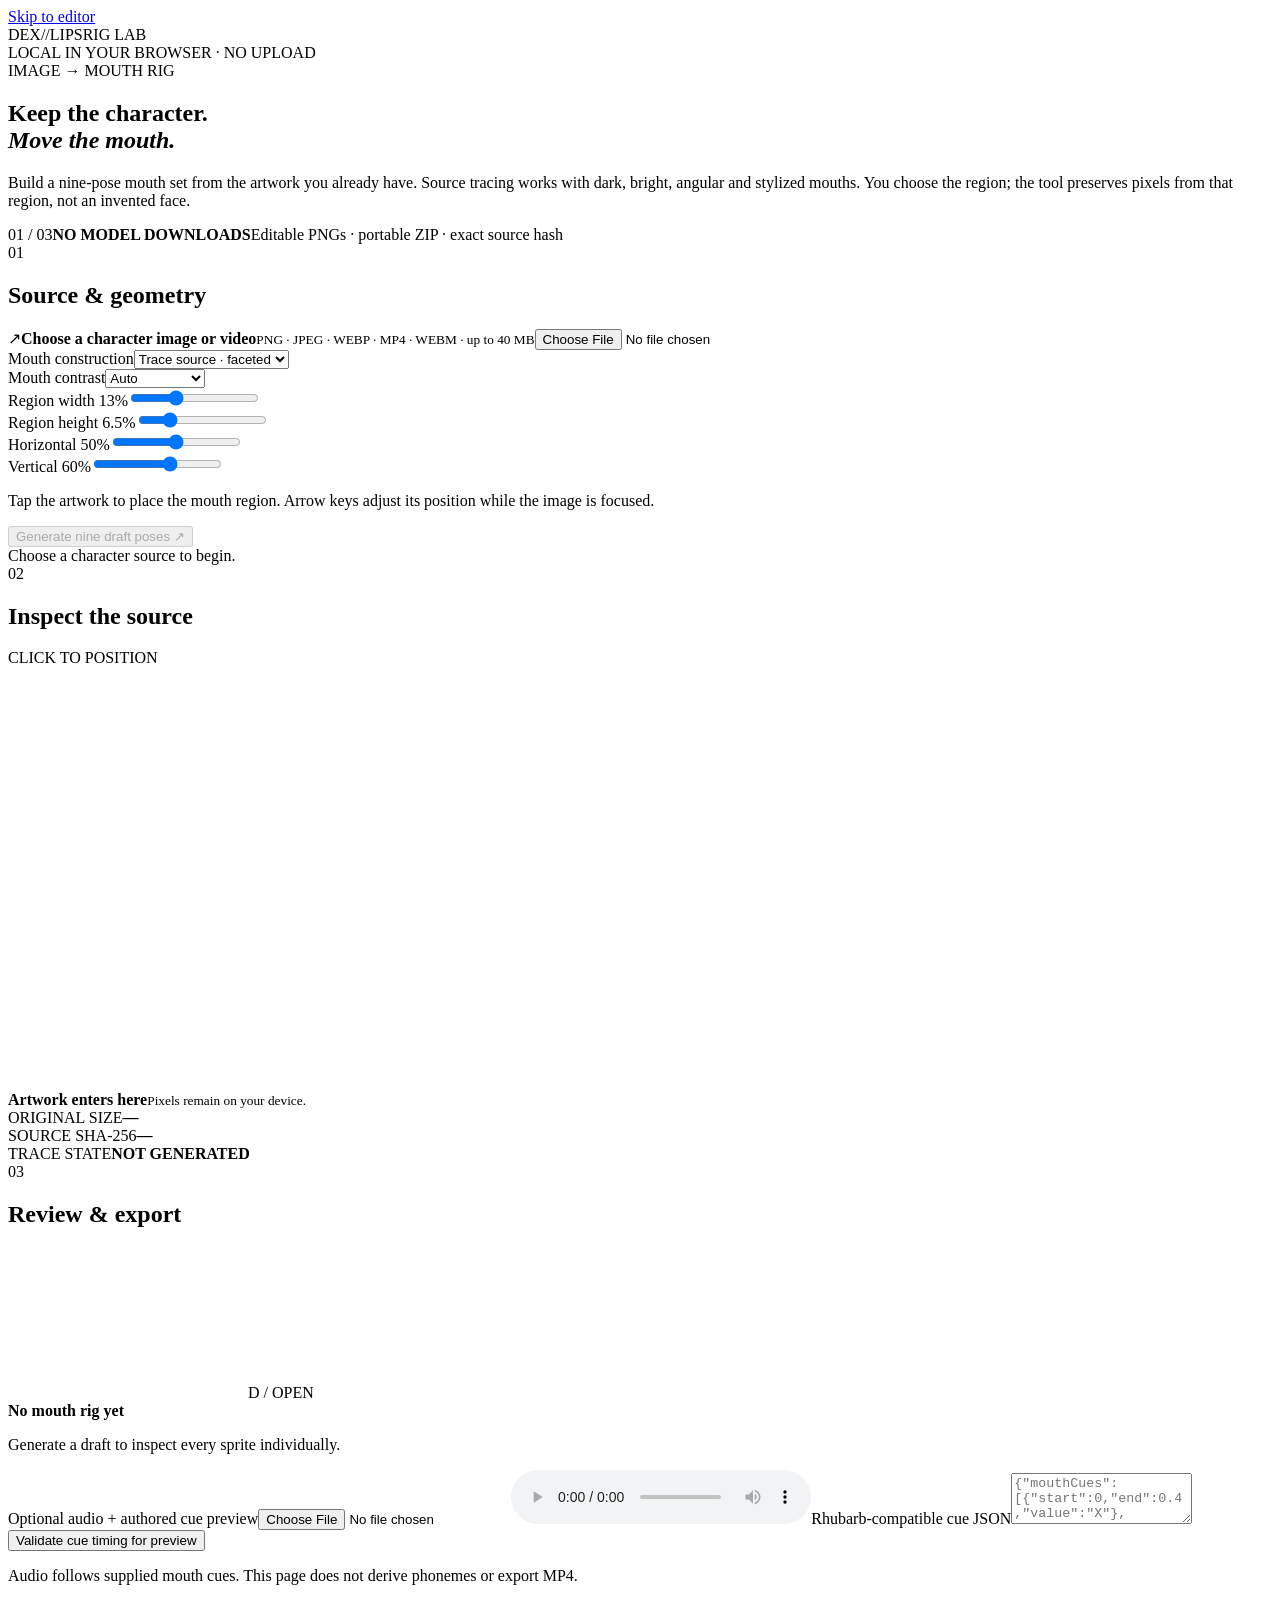
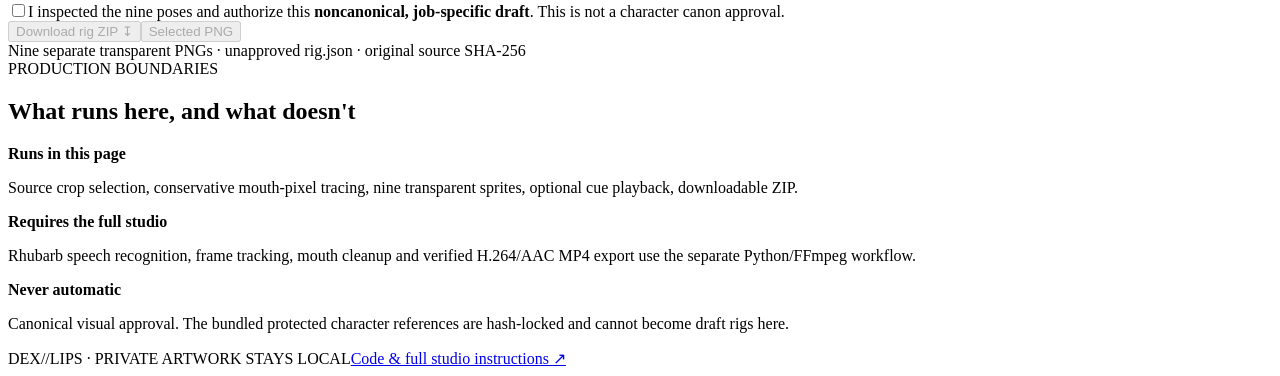
==== site/index.html @ d828832e "feat(pages): add site/index.html" ====
<!doctype html>
<html lang="en">
<head>
  <meta charset="utf-8">
  <meta name="viewport" content="width=device-width,initial-scale=1,viewport-fit=cover">
  <meta name="theme-color" content="#10171e">
  <meta name="description" content="Dex_Lips: make, inspect and export nine editable character mouth sprites without uploading artwork.">
  <meta http-equiv="Content-Security-Policy" content="default-src 'none'; script-src 'self'; style-src 'self'; img-src 'self' blob: data:; media-src blob:; connect-src 'none'; object-src 'none'; base-uri 'none'; form-action 'none'">
  <title>Dex_Lips — Mouth Rig Lab</title>
  <link rel="stylesheet" href="./assets/style.css">
  <script src="./assets/app.js" defer></script>
</head>
<body>
  <a class="skip" href="#main">Skip to editor</a>
  <header class="masthead shell">
    <div class="brand" aria-label="Dex Lips"><span class="mark" aria-hidden="true"><i></i><i></i><i></i></span><span>DEX<span class="slash">//</span>LIPS</span><span class="brand-sub">RIG LAB</span></div>
    <div class="privacy"><span class="live-dot"></span> LOCAL IN YOUR BROWSER <span class="privacy-extra">· NO UPLOAD</span></div>
  </header>
  <main id="main" class="shell">
    <section class="intro" aria-labelledby="hero-title">
      <div><div class="eyebrow">IMAGE → MOUTH RIG</div><h1 id="hero-title">Keep the character.<br><em>Move the mouth.</em></h1><p>Build a nine-pose mouth set from the artwork you already have. Source tracing works with dark, bright, angular and stylized mouths. You choose the region; the tool preserves pixels from that region, not an invented face.</p></div>
      <div class="intro-meta"><span class="index">01 / 03</span><strong>NO MODEL DOWNLOADS</strong><span>Editable PNGs · portable ZIP · exact source hash</span></div>
    </section>
    <div class="studio">
      <section class="panel controls" aria-label="Rig settings">
        <div class="section-title"><span class="step">01</span><h2>Source &amp; geometry</h2></div>
        <label class="drop" id="fileDrop" for="sourceInput"><span class="drop-icon" aria-hidden="true">↗</span><strong id="fileLabel">Choose a character image or video</strong><small>PNG · JPEG · WEBP · MP4 · WEBM · up to 40 MB</small><input id="sourceInput" type="file" accept="image/png,image/jpeg,image/webp,video/mp4,video/webm,video/quicktime,.mov" /></label>
        <div id="videoTools" class="video-tools" hidden><label for="videoInput">Choose a reference frame</label><video id="videoInput" preload="metadata" controls playsinline muted aria-label="Video source frame selection"></video><button id="captureVideo" type="button" class="secondary">Use current video frame</button><p class="hint">Source-traced sprites use this one frame. Existing video mouth motion is not removed or tracked.</p></div>
        <div class="form-grid">
          <div class="field full"><label for="mode">Mouth construction</label><select id="mode"><option value="source-faceted">Trace source · faceted</option><option value="source-soft">Trace source · soft</option><option value="faceted">Graphic · faceted</option><option value="soft">Graphic · soft</option></select></div>
          <div class="field"><label for="contrast">Mouth contrast</label><select id="contrast"><option value="auto">Auto</option><option value="dark">Dark on light</option><option value="light">Light on dark</option></select></div>
          <div class="field"><label for="mouthW">Region width <output id="mouthWValue" for="mouthW">13%</output></label><input id="mouthW" type="range" min="2" max="35" value="13" step="0.5"></div>
          <div class="field"><label for="mouthH">Region height <output id="mouthHValue" for="mouthH">6.5%</output></label><input id="mouthH" type="range" min="1.5" max="25" value="6.5" step="0.5"></div>
          <div class="field"><label for="mouthX">Horizontal <output id="mouthXValue" for="mouthX">50%</output></label><input id="mouthX" type="range" min="3" max="97" value="50" step="0.5"></div>
          <div class="field"><label for="mouthY">Vertical <output id="mouthYValue" for="mouthY">60%</output></label><input id="mouthY" type="range" min="3" max="97" value="60" step="0.5"></div>
        </div>
        <p class="hint">Tap the artwork to place the mouth region. Arrow keys adjust its position while the image is focused.</p>
        <button type="button" id="generate" class="primary" disabled>Generate nine draft poses <span aria-hidden="true">↗</span></button>
        <div id="message" class="message" role="status" aria-live="polite">Choose a character source to begin.</div>
      </section>
      <section class="panel stage" aria-label="Artwork and trace preview">
        <div class="section-title"><span class="step">02</span><h2>Inspect the source</h2><span class="stage-hint">CLICK TO POSITION</span></div>
        <div class="canvas-frame"><canvas id="stageCanvas" width="640" height="420" tabindex="0" role="img" aria-label="Artwork region preview. Use arrow keys to reposition the mouth."></canvas><div id="emptyState" class="empty-state"><span class="empty-orbit" aria-hidden="true"><span></span></span><strong>Artwork enters here</strong><small>Pixels remain on your device.</small></div></div>
        <div class="readouts"><div><span>ORIGINAL SIZE</span><strong id="originalSize">—</strong></div><div><span>SOURCE SHA-256</span><strong id="hashPreview">—</strong></div><div><span>TRACE STATE</span><strong id="traceState">NOT GENERATED</strong></div></div>
        <div class="trace-review" id="traceReview" hidden><div class="trace-topline"><strong>What was extracted</strong><span id="traceScore">—</span></div><canvas id="traceCanvas" width="200" height="120" role="img" aria-label="Detected mouth region highlighted in cyan"></canvas><p>Only the highlighted region becomes the source-derived mouth overlay. Check for eye or face fragments before approving.</p></div>
      </section>
      <section class="panel result" aria-label="Generated mouth assets">
        <div class="section-title"><span class="step">03</span><h2>Review &amp; export</h2></div>
        <div id="poseRail" class="pose-rail" role="group" aria-label="Choose a mouth pose"></div>
        <div class="pose-display"><div class="pose-inset"><canvas id="poseCanvas" width="240" height="150" role="img" aria-label="Selected mouth sprite on transparent background"></canvas><span class="small-label" id="poseLabel">D / OPEN</span></div><div class="pose-note"><strong id="poseTitle">No mouth rig yet</strong><p id="poseDescription">Generate a draft to inspect every sprite individually.</p></div></div>
        <div class="cue-section"><label for="audioInput">Optional audio + authored cue preview</label><input id="audioInput" type="file" accept="audio/*" aria-describedby="audioHelp"><audio id="speechPlayer" controls preload="none"></audio><label for="cueInput">Rhubarb-compatible cue JSON</label><textarea id="cueInput" spellcheck="false" placeholder='{"mouthCues":[{"start":0,"end":0.4,"value":"X"},{"start":0.4,"end":0.8,"value":"D"}]}' rows="3"></textarea><button type="button" id="applyCues" class="secondary">Validate cue timing for preview</button><p class="hint" id="audioHelp">Audio follows supplied mouth cues. This page does not derive phonemes or export MP4.</p></div>
        <label class="review-check"><input type="checkbox" id="reviewed"><span>I inspected the nine poses and authorize this <strong>noncanonical, job-specific draft</strong>. This is not a character canon approval.</span></label>
        <div class="export-row"><button type="button" id="downloadZip" class="primary" disabled>Download rig ZIP <span aria-hidden="true">↧</span></button><button type="button" id="downloadPng" class="secondary" disabled>Selected PNG</button></div>
        <div class="export-meta">Nine separate transparent PNGs · unapproved rig.json · original source SHA-256</div>
      </section>
    </div>
    <section class="capabilities" aria-labelledby="scope-title"><div><div class="eyebrow">PRODUCTION BOUNDARIES</div><h2 id="scope-title">What runs here, and what doesn't</h2></div><div class="scope-grid"><div><span class="scope-dot positive"></span><strong>Runs in this page</strong><p>Source crop selection, conservative mouth-pixel tracing, nine transparent sprites, optional cue playback, downloadable ZIP.</p></div><div><span class="scope-dot negative"></span><strong>Requires the full studio</strong><p>Rhubarb speech recognition, frame tracking, mouth cleanup and verified H.264/AAC MP4 export use the separate Python/FFmpeg workflow.</p></div><div><span class="scope-dot negative"></span><strong>Never automatic</strong><p>Canonical visual approval. The bundled protected character references are hash-locked and cannot become draft rigs here.</p></div></div></section>
    <footer class="site-footer"><span>DEX//LIPS · PRIVATE ARTWORK STAYS LOCAL</span><a href="https://github.com/westkitty/Dex_Lips" target="_blank" rel="noopener noreferrer">Code &amp; full studio instructions <span aria-hidden="true">↗</span></a></footer>
  </main>
</body>
</html>
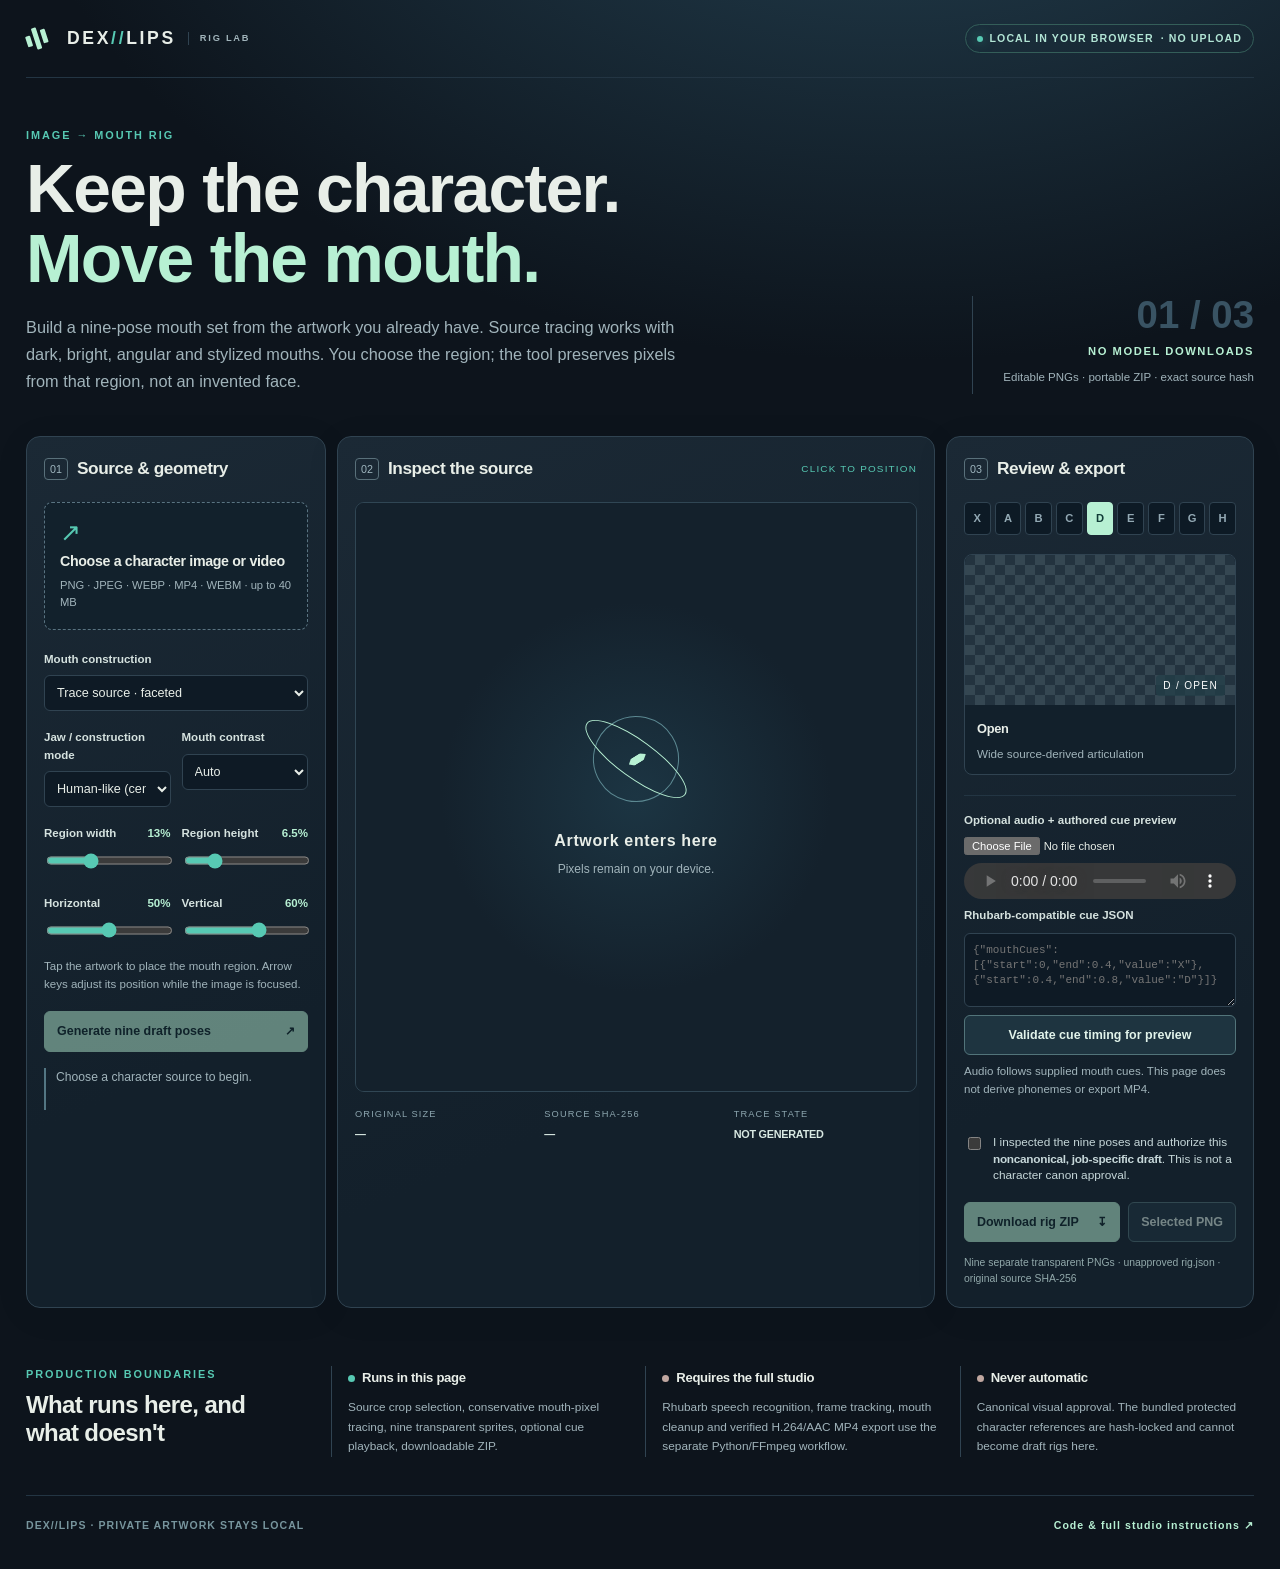
==== commit 3d7547a0: "feat(tracing): shared Python/browser tracing core with exact parity test; jaw modes (muzzle, beak, w" ====
--- a/site/index.html
+++ b/site/index.html
@@ -8,6 +8,7 @@
   <meta http-equiv="Content-Security-Policy" content="default-src 'none'; script-src 'self'; style-src 'self'; img-src 'self' blob: data:; media-src blob:; connect-src 'none'; object-src 'none'; base-uri 'none'; form-action 'none'">
   <title>Dex_Lips — Mouth Rig Lab</title>
   <link rel="stylesheet" href="./assets/style.css">
+  <script src="./assets/trace_core.js" defer></script>
   <script src="./assets/app.js" defer></script>
 </head>
 <body>
@@ -28,6 +29,7 @@
         <div id="videoTools" class="video-tools" hidden><label for="videoInput">Choose a reference frame</label><video id="videoInput" preload="metadata" controls playsinline muted aria-label="Video source frame selection"></video><button id="captureVideo" type="button" class="secondary">Use current video frame</button><p class="hint">Source-traced sprites use this one frame. Existing video mouth motion is not removed or tracked.</p></div>
         <div class="form-grid">
           <div class="field full"><label for="mode">Mouth construction</label><select id="mode"><option value="source-faceted">Trace source · faceted</option><option value="source-soft">Trace source · soft</option><option value="faceted">Graphic · faceted</option><option value="soft">Graphic · soft</option></select></div>
+          <div class="field"><label for="jaw">Jaw / construction mode</label><select id="jaw"><option value="human">Human-like (centred)</option><option value="muzzle">Muzzle (lower jaw drops)</option><option value="beak">Beak (wedge opening)</option><option value="wide-jaw">Wide jaw</option></select></div>
           <div class="field"><label for="contrast">Mouth contrast</label><select id="contrast"><option value="auto">Auto</option><option value="dark">Dark on light</option><option value="light">Light on dark</option></select></div>
           <div class="field"><label for="mouthW">Region width <output id="mouthWValue" for="mouthW">13%</output></label><input id="mouthW" type="range" min="2" max="35" value="13" step="0.5"></div>
           <div class="field"><label for="mouthH">Region height <output id="mouthHValue" for="mouthH">6.5%</output></label><input id="mouthH" type="range" min="1.5" max="25" value="6.5" step="0.5"></div>
--- a/site/assets/style.css
+++ b/site/assets/style.css
@@ -0,0 +1 @@
+:root{color-scheme:dark;--bg:#0d141c;--bg2:#101923;--panel:#15212c;--panel-hi:#1c2d39;--line:#304351;--line-soft:#233543;--ink:#e8eee8;--muted:#a1b4bb;--accent:#b7f0d3;--teal:#57c9b3;--warn:#e7b185;--r:14px}*{box-sizing:border-box}html{scroll-behavior:smooth}body{margin:0;min-height:100vh;background:radial-gradient(ellipse 70% 38% at 70% -15%,#254354 0,transparent 100%),var(--bg);color:var(--ink);font:15px/1.5 -apple-system,BlinkMacSystemFont,"Segoe UI",sans-serif}button,input,select,textarea{font:inherit}button{cursor:pointer}button:disabled{opacity:.48;cursor:not-allowed}a{color:inherit}h1,h2,p{margin-top:0}h1,h2,strong{letter-spacing:-.025em}h1{font-size:clamp(2.4rem,5.3vw,5rem);font-weight:610;line-height:1.02;margin:11px 0 21px}h1 em{font-style:normal;color:var(--accent)}h2{font-size:1.08rem;margin:0}p{color:var(--muted)}.shell{width:min(1520px,calc(100% - 52px));margin-inline:auto}.skip{position:absolute;left:-10000px;top:0}.skip:focus{left:12px;top:12px;padding:10px;background:#fff;color:#000;z-index:100}.masthead{display:flex;justify-content:space-between;align-items:center;min-height:78px;border-bottom:1px solid var(--line-soft)}.brand{display:flex;align-items:center;gap:9px;font-size:1.1rem;letter-spacing:.15em;font-weight:800}.brand-sub{font-size:.58rem;font-weight:550;border-left:1px solid var(--line);padding-left:11px;margin-left:3px;color:var(--muted);letter-spacing:.19em}.slash{color:var(--teal)}.mark{height:24px;width:24px;display:flex;align-items:center;gap:3px;transform:rotate(-18deg);margin-right:8px}.mark i{display:block;width:5px;background:var(--accent);border-radius:1px;height:11px}.mark i:nth-child(2){height:22px}.mark i:nth-child(3){height:14px}.privacy{display:flex;align-items:center;gap:7px;border:1px solid #345e59;border-radius:999px;padding:6px 11px;color:#b2e5d5;font-size:.66rem;font-weight:700;letter-spacing:.105em}.live-dot{width:6px;height:6px;border-radius:50%;background:var(--teal);box-shadow:0 0 12px #4dddb382}.intro{display:flex;justify-content:space-between;align-items:end;gap:25px;padding:49px 0 42px}.intro>div:first-child{max-width:790px}.intro p{font-size:1.02rem;max-width:665px;margin:0;line-height:1.65}.eyebrow{font-size:.68rem;color:var(--teal);font-weight:750;letter-spacing:.18em}.intro-meta{display:flex;flex-direction:column;align-items:flex-end;gap:9px;min-width:240px;border-left:1px solid var(--line);padding-left:30px;padding-bottom:8px}.intro-meta strong{letter-spacing:.14em;font-size:.7rem;color:var(--accent)}.intro-meta span:last-child{color:var(--muted);font-size:.72rem;text-align:right}.intro-meta .index{font-size:2.4rem;line-height:1;color:#395363;font-weight:650}.studio{display:grid;grid-template-columns:300px minmax(320px,1fr) 308px;gap:11px;align-items:stretch}.panel{min-width:0;background:linear-gradient(157deg,#1b2935 0%,#13202b 70%);border:1px solid var(--line);border-radius:var(--r);padding:19px 17px 20px;box-shadow:0 6px 36px #0001}.section-title{display:flex;gap:9px;align-items:center;margin-bottom:20px}.section-title .step{font-size:.67rem;color:#9fb6bf;border:1px solid #59707a;border-radius:4px;padding:2px 5px}.drop{display:flex;flex-direction:column;align-items:flex-start;background:#12212c;border:1px dashed #597381;border-radius:8px;padding:18px 15px;gap:5px;cursor:pointer;transition:background .2s,border-color .2s}.drop.drag{background:#1d3b45;border-color:var(--accent)}.drop-icon{color:var(--teal);font-size:1.55rem;line-height:1}.drop strong{font-size:.89rem}.drop small{font-size:.7rem;color:var(--muted)}.drop input{position:absolute;opacity:0;width:1px;height:1px}.drop:focus-within{outline:3px solid #a7f2da;outline-offset:2px}.field label,.cue-section>label{display:block;font-size:.72rem;color:#d5e2df;font-weight:620;margin-bottom:7px}.form-grid{display:grid;grid-template-columns:1fr 1fr;gap:18px 11px;margin-top:21px}.field.full{grid-column:1/-1}.field output{color:var(--accent);float:right;font-variant-numeric:tabular-nums}.field select,.cue-section textarea{width:100%;background:#0e1a25;color:var(--ink);border:1px solid var(--line);border-radius:6px;padding:9px 8px;font-size:.79rem;min-width:0}.field input[type=range]{width:100%;accent-color:var(--teal);height:19px}.hint{font-size:.72rem;line-height:1.5;color:var(--muted);margin:12px 0 18px}.primary,.secondary{display:flex;align-items:center;justify-content:space-between;gap:10px;text-align:left;border-radius:6px;min-height:40px;padding:10px 12px;font-size:.78rem;font-weight:700;transition:background .15s,border-color .15s}.primary{background:var(--accent);border:1px solid var(--accent);color:#0b2428;width:100%}.primary:not(:disabled):hover{background:#dcffe9}.secondary{background:#1e3440;border:1px solid #52747a;color:#e1f3ea}.secondary:not(:disabled):hover{background:#2d4b59}.message{min-height:42px;font-size:.76rem;color:var(--muted);margin-top:16px;padding-left:10px;border-left:2px solid #537683;white-space:pre-wrap;overflow-wrap:anywhere}.message[data-type=error]{border-color:#e8a18f;color:#f2c4b6}.message[data-type=success]{border-color:var(--teal);color:var(--accent)}.stage{display:flex;flex-direction:column}.stage-hint{margin-left:auto;font-size:.62rem;letter-spacing:.12em;color:var(--teal)}.canvas-frame{position:relative;display:flex;align-items:center;justify-content:center;flex:1;min-height:320px;max-height:590px;overflow:hidden;border-radius:9px;border:1px solid #304654;background:linear-gradient(90deg,transparent 49.8%,#e4ffffff 49.9%,#e4ffffff 50%,transparent 50.1%),linear-gradient(#14212c 49.8%,#263746 49.9%,#263746 50%,#14212c 50.1%);background-size:80px 80px,80px 80px}#stageCanvas{width:auto;height:auto;max-width:100%;max-height:570px;display:block;cursor:crosshair}#stageCanvas:focus-visible{outline:3px solid var(--accent);outline-offset:-2px}.empty-state{position:absolute;inset:0;display:flex;flex-direction:column;align-items:center;justify-content:center;gap:7px;pointer-events:none;background:radial-gradient(circle at center,#1c3543 0,#14212c 48%)}.empty-state[hidden]{display:none}.empty-state strong{font-size:1rem;letter-spacing:.04em}.empty-state small{font-size:.75rem;color:var(--muted)}.empty-orbit{display:block;position:relative;width:86px;height:86px;border:1px solid #5c8992;border-radius:50%;margin-bottom:20px;transform:rotate(-32deg)}.empty-orbit:before{content:"";position:absolute;inset:23px -19px;border:1px solid var(--accent);border-radius:50%;transform:rotate(68deg)}.empty-orbit span{position:absolute;top:39px;left:33px;width:20px;height:8px;background:var(--accent);clip-path:polygon(0% 50%,24% 0%,74% 0%,100% 50%,74% 100%,24% 100%)}.readouts{display:grid;grid-template-columns:1fr 1fr 1fr;gap:6px;padding-top:16px}.readouts div{display:flex;flex-direction:column;min-width:0;gap:4px}.readouts span{font-size:.58rem;letter-spacing:.12em;color:#8ca5ae}.readouts strong{font-size:.68rem;font-variant-numeric:tabular-nums;overflow:hidden;text-overflow:ellipsis;white-space:nowrap;color:#d8e8e2}.trace-review{margin-top:18px;border-top:1px solid var(--line-soft);padding-top:12px}.trace-topline{display:flex;justify-content:space-between;gap:10px;font-size:.75rem}.trace-topline span{font-size:.69rem;color:var(--accent)}#traceCanvas{width:100%;height:auto;max-height:140px;object-fit:contain;background:#0d141c;border-radius:6px;margin:8px 0}.trace-review p{font-size:.72rem;margin-bottom:0}.pose-rail{display:grid;grid-template-columns:repeat(9,1fr);gap:4px;margin-bottom:19px}.pose-rail button{border-radius:4px;border:1px solid var(--line);background:#0d1a25;color:#93a9b4;padding:7px 0;min-width:0;font-size:.7rem;font-weight:700}.pose-rail button[aria-pressed=true]{background:var(--accent);border-color:var(--accent);color:#103b37}.pose-display{border-radius:8px;border:1px solid var(--line);background:#12202b;margin-bottom:20px;overflow:hidden}.pose-inset{display:flex;align-items:center;justify-content:center;position:relative;height:150px;background-color:#23333f;background-image:linear-gradient(45deg,#354752 25%,transparent 25%),linear-gradient(-45deg,#354752 25%,transparent 25%),linear-gradient(45deg,transparent 75%,#354752 75%),linear-gradient(-45deg,transparent 75%,#354752 75%);background-size:20px 20px;background-position:0 0,0 10px,10px -10px,-10px 0}#poseCanvas{display:block;width:80%;height:100%;object-fit:contain}.small-label{position:absolute;right:10px;bottom:9px;font-size:.63rem;letter-spacing:.13em;color:#fff;background:#233e48bd;padding:3px 7px;border-radius:4px}.pose-note{padding:12px}.pose-note strong{font-size:.8rem}.pose-note p{margin:5px 0 0;font-size:.73rem}.cue-section{border-top:1px solid var(--line-soft);padding-top:16px;display:grid;gap:8px}.cue-section>label{margin:0}.cue-section input{max-width:100%;font-size:.7rem}.cue-section audio{width:100%;height:36px}.cue-section textarea{resize:vertical;min-height:74px;font:11px/1.4 ui-monospace,monospace}.cue-section .hint{margin-top:0}.cue-section .secondary{justify-content:center}.review-check{display:flex;align-items:flex-start;gap:9px;margin:18px 0;color:#c6d7d9;font-size:.74rem;line-height:1.4}.review-check input{accent-color:var(--teal);margin-top:3px}.export-row{display:flex;gap:8px}.export-row .primary{flex:1}.export-row .secondary{white-space:nowrap}.export-meta{font-size:.65rem;color:#91a8aa;margin-top:13px}.capabilities{display:grid;grid-template-columns:275px 1fr;gap:30px;padding:58px 0 38px}.capabilities h2{margin-top:9px;font-size:1.5rem;line-height:1.17}.scope-grid{display:grid;grid-template-columns:repeat(3,1fr);gap:20px}.scope-grid>div{border-left:1px solid var(--line);padding-left:16px}.scope-dot{display:inline-block;width:7px;height:7px;border-radius:50%;margin-right:7px}.scope-dot.positive{background:var(--teal)}.scope-dot.negative{background:#c0a7a0}.scope-grid strong{font-size:.82rem}.scope-grid p{font-size:.74rem;margin:10px 0 0;line-height:1.65}.site-footer{border-top:1px solid var(--line-soft);padding:22px 0 35px;display:flex;justify-content:space-between;color:#77959d;font-size:.66rem;font-weight:650;letter-spacing:.1em}.site-footer a{color:var(--accent);text-decoration:none}.video-tools{margin-top:12px}.video-tools label{font-size:.77rem;color:var(--ink)}.video-tools video{width:100%;display:block;margin:7px 0;border-radius:6px;max-height:140px}.video-tools button{width:100%}:focus-visible{outline:3px solid #b7f0d3;outline-offset:3px}@media(max-width:1220px){.studio{grid-template-columns:290px minmax(280px,1fr)}.result{grid-column:1/-1;display:grid;grid-template-columns:1fr 1fr;gap:0 25px}.result>.section-title,.result>.review-check,.result>.export-row,.result>.export-meta{grid-column:1/-1}.result .pose-rail,.result .pose-display{grid-column:1}.result .cue-section{grid-column:2;grid-row:2/4;padding-top:0;border-top:0}.result .pose-display{margin-bottom:10px}.capabilities{grid-template-columns:1fr}.scope-grid{grid-template-columns:repeat(3,1fr)}}@media(max-width:760px){.shell{width:min(100% - 28px,570px)}.masthead{min-height:67px}.brand{font-size:1rem}.brand-sub,.privacy-extra{display:none}.privacy{font-size:.59rem}.intro{padding:32px 0 28px}.intro-meta{display:none}.intro p{font-size:.94rem}.studio{display:flex;flex-direction:column}.panel{padding:15px}.canvas-frame{min-height:275px;max-height:420px}.stage-hint{font-size:.57rem}.result{display:block}.result .cue-section{padding-top:16px;border-top:1px solid var(--line-soft)}.capabilities{padding-top:38px}.scope-grid{grid-template-columns:1fr;gap:18px}.site-footer{gap:10px;flex-direction:column}.form-grid{gap:15px 13px}}@media(prefers-reduced-motion:reduce){*{scroll-behavior:auto!important;transition:none!important;animation:none!important}}
